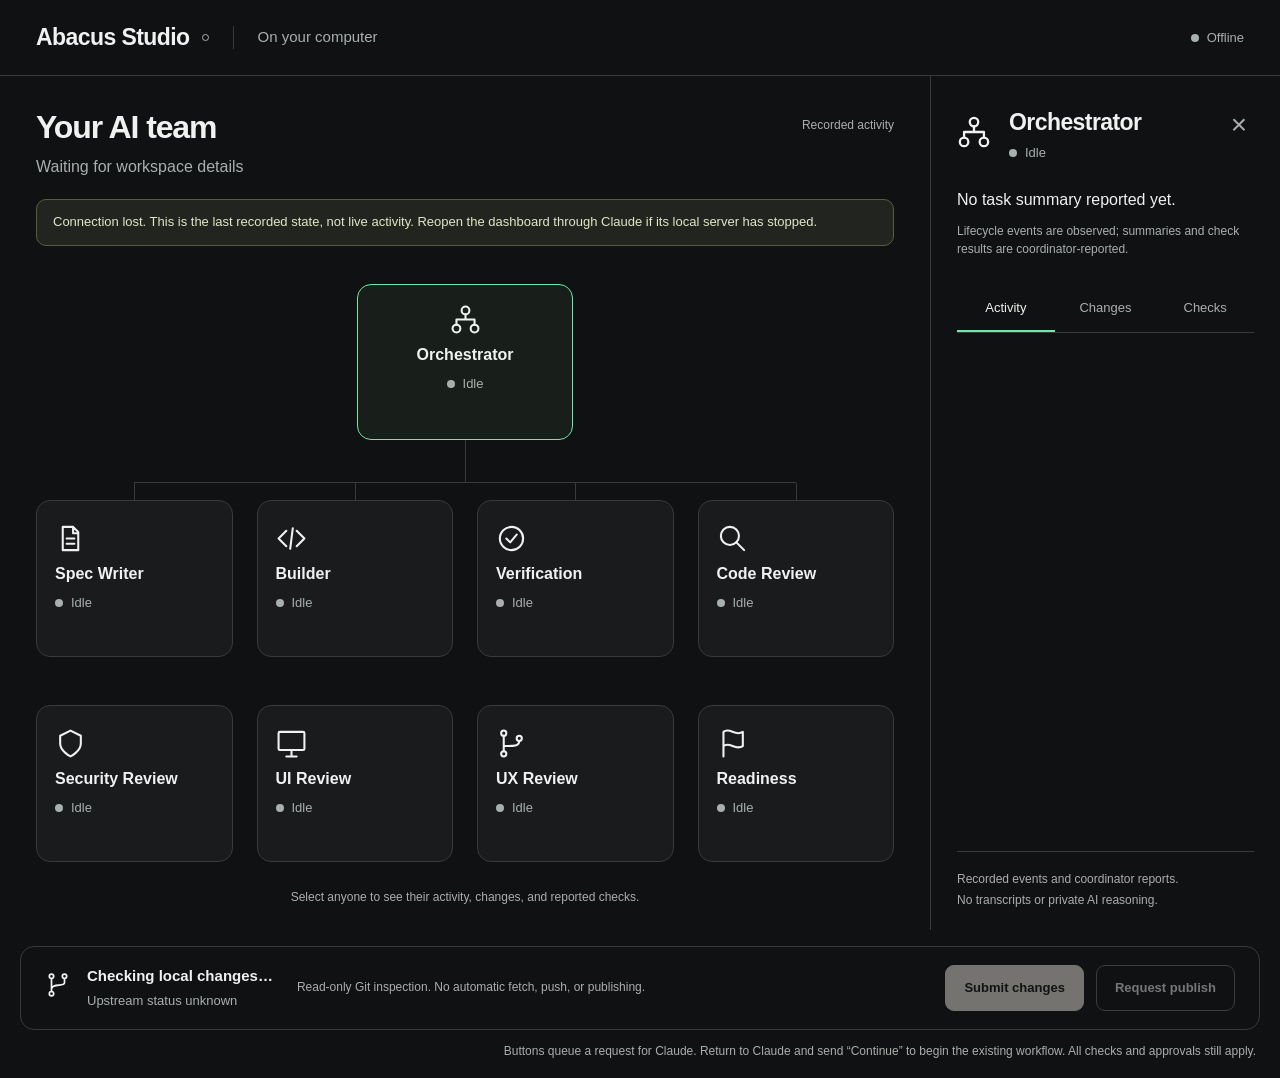
==== dashboard/index.html @ f0b8b535 "Release 0.25.0: local team dashboard and simpler publishing" ====
<!doctype html>
<html lang="en">
<head>
  <meta charset="utf-8">
  <meta name="viewport" content="width=device-width, initial-scale=1">
  <meta name="color-scheme" content="dark">
  <title>Abacus Studio · Your AI team</title>
  <link rel="stylesheet" href="style.css">
  <script src="app.js" defer></script>
</head>
<body>
  <header class="topbar"><a href="./" class="brand">Abacus Studio<span class="brand-dot"></span></a><span class="local-label">On your computer</span><span id="connection" role="status">Connecting…</span></header>
  <main>
    <section class="workspace" aria-labelledby="team-title">
      <div class="intro"><div><h1 id="team-title">Your AI team</h1><p id="project">Waiting for workspace details</p></div><span id="session-note" class="quiet">Recorded activity</span></div>
      <div id="offline" class="notice" role="alert" hidden>Connection lost. This is the last recorded state, not live activity. Reopen the dashboard through Claude if its local server has stopped.</div>
      <div id="empty" class="notice" hidden>No Claude activity recorded yet. Continue in Claude with this plugin loaded. Agents appear as working only after a start event is received.</div>
      <div class="team-map" aria-label="Agent team">
        <div class="coordinator-row" id="coordinator"></div>
        <div class="team-trunk" aria-hidden="true"></div>
        <div class="specialists" id="specialists"></div>
      </div>
      <p class="map-note">Select anyone to see their activity, changes, and reported checks.</p>
      <div id="request-notice" class="notice request-notice" role="status" hidden></div>
    </section>
    <aside class="details" id="details" aria-labelledby="detail-name">
      <div class="detail-heading"><div id="detail-icon" class="detail-icon" aria-hidden="true"></div><div><h2 id="detail-name" tabindex="-1">Orchestrator</h2><p id="detail-status" class="state">Idle</p></div><button id="close-details" class="icon-button" aria-label="Close agent details">×</button></div>
      <p id="detail-task" class="detail-task">No task summary reported yet.</p>
      <p id="detail-provenance" class="quiet provenance">Lifecycle events do not imply passing checks.</p>
      <div class="tabs" role="tablist" aria-label="Agent details">
        <button id="tab-activity" role="tab" aria-selected="true" aria-controls="panel">Activity</button>
        <button id="tab-changes" role="tab" aria-selected="false" aria-controls="panel" tabindex="-1">Changes</button>
        <button id="tab-checks" role="tab" aria-selected="false" aria-controls="panel" tabindex="-1">Checks</button>
      </div>
      <div id="panel" class="panel" role="tabpanel" aria-labelledby="tab-activity" tabindex="0"></div>
      <p class="privacy-note">Recorded events and coordinator reports.<br>No transcripts or private AI reasoning.</p>
    </aside>
  </main>
  <footer class="changes-bar">
    <button id="show-changes" class="changes-summary" aria-expanded="false" aria-controls="all-changes"><span id="git-icon" aria-hidden="true"></span><span><strong id="change-count">Checking local changes…</strong><span id="commit-count" class="quiet">Upstream status unknown</span></span></button>
    <p id="git-note" class="git-note">Read-only Git inspection. No automatic fetch, push, or publishing.</p>
    <div class="actions"><button id="submit" class="primary" disabled>Submit changes</button><button id="request-publish" class="secondary" disabled>Request publish</button></div>
  </footer>
  <section id="all-changes" class="all-changes" aria-label="Local working-copy changes" hidden></section>
  <p class="footnote">Buttons queue a request for Claude. Return to Claude and send “Continue” to begin the existing workflow. All checks and approvals still apply.</p>
</body>
</html>
---- dashboard/style.css ----
:root{color-scheme:dark;--bg:#101112;--surface:#191b1d;--hover:#202427;--line:#373b3e;--text:#f0f2f1;--muted:#a8b0ad;--mint:#70e6aa;--amber:#f3ca73;--red:#f58e91;--radius:14px}
*{box-sizing:border-box}body{margin:0;background:var(--bg);color:var(--text);font:15px/1.5 -apple-system,BlinkMacSystemFont,"Segoe UI",sans-serif}button,a{-webkit-tap-highlight-color:transparent}button{font:inherit;cursor:pointer;color:inherit}button:disabled{opacity:.45;cursor:not-allowed}button:focus-visible,a:focus-visible,[tabindex]:focus-visible{outline:2px solid var(--mint);outline-offset:5px}::selection{background:#27583f;color:#fff}button,a{touch-action:manipulation}a{color:inherit;text-underline-offset:4px}svg{width:28px;height:28px;stroke:currentColor;stroke-width:1.6;fill:none;stroke-linecap:round;stroke-linejoin:round}button svg{pointer-events:none}*{scrollbar-color:#545d58 #171a18;scrollbar-width:thin}
.topbar{height:76px;display:flex;align-items:center;gap:24px;padding:0 36px;border-bottom:1px solid var(--line)}.brand{font-size:23px;font-weight:650;letter-spacing:-.025em;text-decoration:none;display:flex;align-items:center;gap:12px}.brand-dot{width:7px;height:7px;border:1px solid var(--muted);border-radius:50%}.local-label{color:var(--muted);border-left:1px solid var(--line);padding-left:24px}#connection{margin-left:auto;font-size:13px;color:var(--muted);display:flex;align-items:center;gap:8px}#connection::before,.state::before{content:"";width:8px;height:8px;flex-shrink:0;background:currentColor;border-radius:50%}#connection[data-fresh=true]{color:var(--mint)}
main{display:grid;grid-template-columns:minmax(0,1fr) 350px;min-height:650px}main.details-closed{grid-template-columns:1fr}.workspace{padding:32px 36px 24px;min-width:0}.intro{display:flex;justify-content:space-between;gap:24px;align-items:flex-start}h1{font-size:32px;letter-spacing:-.035em;line-height:1.2;margin:0 0 9px;font-weight:650}p{margin:0}#project{color:var(--muted);font-size:16px;overflow-wrap:anywhere}#session-note{font-size:12px;padding-top:8px;max-width:180px;text-align:right}.quiet{color:var(--muted)}.notice{background:#22251f;color:#e0e6c9;border:1px solid #545e3c;border-radius:10px;padding:12px 16px;font-size:13px;margin-top:20px;line-height:1.6}.notice[hidden],section[hidden],aside[hidden]{display:none}.request-notice{background:#182a21;border-color:#376248;color:#c6edda}
.team-map{position:relative;margin:38px auto 0;max-width:1020px}.coordinator-row{display:flex;justify-content:center}.agent{position:relative;isolation:isolate;text-align:left;background:var(--surface);border:1px solid var(--line);border-radius:var(--radius);padding:22px 18px 17px;display:flex;flex-direction:column;gap:9px;min-height:154px;min-width:0;transition:border-color .16s ease,background .16s ease}.agent:hover{background:var(--hover);border-color:#66726b}.agent[aria-pressed=true]{border-color:var(--mint);background:#181f1b}.agent .agent-icon{display:flex;margin-bottom:1px}.agent .agent-icon svg{width:31px;height:31px}.agent-name{font-size:16px;font-weight:600;line-height:1.3;overflow-wrap:anywhere}.agent-summary{font-size:12px;color:var(--muted);min-height:18px;display:-webkit-box;-webkit-line-clamp:2;-webkit-box-orient:vertical;overflow:hidden}.agent.has-summary{min-height:174px}.state{font-size:13px;color:var(--muted);display:flex;align-items:center;gap:8px;line-height:1.4}.state.working{color:var(--mint)}.state.attention,.state.stale,.state.interrupted{color:var(--amber)}.state.returned{color:#b9d8c6}.state.failed{color:var(--red)}.agent-count{font-size:11px;color:var(--muted)}.coordinator-row .agent{min-width:216px;max-width:300px;text-align:center;align-items:center;padding:19px 32px;min-height:136px}.team-trunk{height:42px;width:1px;background:var(--line);margin:0 auto}.specialists{display:grid;grid-template-columns:repeat(4,minmax(0,1fr));gap:30px 24px;position:relative}.specialists::before{content:"";position:absolute;left:calc(12.5% - 9px);right:calc(12.5% - 9px);top:0;height:1px;background:var(--line)}.specialists .agent{margin-top:18px}.specialists .agent::before{content:"";position:absolute;height:18px;width:1px;left:50%;bottom:100%;background:var(--line)}.specialists .agent:nth-child(n+5)::before{background:transparent}.map-note{text-align:center;color:var(--muted);font-size:12px;margin:26px 0 0}
.details{border-left:1px solid var(--line);padding:32px 26px 20px;min-width:0;display:flex;flex-direction:column}.detail-heading{display:flex;align-items:center;gap:18px}.detail-icon svg{height:34px;width:34px}h2{font-size:23px;letter-spacing:-.025em;margin:0 0 6px;line-height:1.3}.icon-button{border:0;background:transparent;color:var(--muted);font-size:28px;padding:2px 7px;margin-left:auto;align-self:flex-start;line-height:1.1}.icon-button:hover{color:var(--text)}.detail-task{font-size:16px;margin-top:26px;overflow-wrap:anywhere}.provenance{font-size:12px;margin-top:10px}.tabs{display:flex;border-bottom:1px solid var(--line);margin-top:28px;gap:2px}.tabs button{flex:1;border:0;border-bottom:2px solid transparent;background:transparent;padding:12px 2px;color:var(--muted);font-size:13px}.tabs button[aria-selected=true]{color:var(--text);border-bottom-color:var(--mint)}.panel{padding-top:14px;min-height:240px;max-height:430px;overflow:auto}.empty-state{color:var(--muted);font-size:13px;padding:22px 0;line-height:1.75}.event{display:grid;grid-template-columns:40px 1fr;gap:12px;padding:11px 0;border-bottom:1px solid #262b27;font-size:13px}.event time{font-size:11px;color:var(--muted);font-variant-numeric:tabular-nums;padding-top:2px}.event small,.finding small{display:block;color:var(--muted);font-size:11px;margin-top:4px}.finding{padding:14px 0;border-bottom:1px solid #2e342f;font-size:13px}.finding[data-result=failed],.finding[data-result=blocked]{color:var(--red)}.finding[data-result=not_verified]{color:var(--amber)}.finding[data-result=passed]{color:var(--mint)}.privacy-note{font-size:11px;color:var(--muted);border-top:1px solid var(--line);padding-top:17px;margin-top:auto;line-height:1.7}.file-row{padding:11px 0;font-size:12px;overflow-wrap:anywhere;border-bottom:1px solid #2d332f}.file-row span{color:var(--muted);margin-left:10px}
.changes-bar{display:flex;gap:24px;align-items:center;border:1px solid var(--line);border-radius:var(--radius);padding:18px 24px;margin:16px 20px 0}.changes-summary{display:flex;align-items:center;gap:16px;border:0;background:transparent;text-align:left;padding:0;min-width:220px}.changes-summary svg{width:26px;height:26px}.changes-summary strong{display:block;font-size:15px;font-weight:600}.changes-summary .quiet{display:block;font-size:13px;margin-top:3px}.git-note{color:var(--muted);font-size:11px;line-height:1.6;max-width:360px}.actions{display:flex;gap:12px;margin-left:auto;flex-shrink:0}.primary,.secondary{border-radius:9px;padding:12px 18px;font-size:13px;font-weight:600;border:1px solid #6b7470;min-height:44px}.primary{background:#eeeae3;color:#131714;border-color:#eeeae3}.primary:not(:disabled):hover{background:#fff}.secondary{background:transparent;color:var(--text)}.secondary:not(:disabled):hover{background:#242a26}.all-changes{margin:12px 20px;padding:12px 24px;border:1px solid var(--line);border-radius:var(--radius);max-height:280px;overflow:auto}.all-changes h2{font-size:15px;margin:10px 0}.footnote{font-size:11px;color:var(--muted);padding:12px 24px 18px;text-align:right}
@media(min-width:1500px){main{grid-template-columns:minmax(0,1fr) 420px;min-height:740px}.workspace{padding:40px 46px}.details{padding:40px 32px}.team-map{margin-top:42px}.agent{min-height:165px;padding:26px 22px}.agent-name{font-size:17px}.specialists{gap:36px 28px}.team-trunk{height:46px}.panel{max-height:510px}.detail-task{font-size:18px}.event{padding:15px 0}}
@media(max-width:1150px){main{grid-template-columns:minmax(0,1fr) 300px}.workspace{padding:28px 24px}.specialists{gap:18px 14px}.agent{padding:18px 12px}.agent-name{font-size:14px}.details{padding:28px 20px}.git-note{display:none}.changes-bar{gap:16px}.local-label{display:none}#session-note{max-width:140px}}
@media(max-width:850px){main{grid-template-columns:1fr;min-height:0}.workspace{padding:28px 22px}.details{border-left:0;border-top:1px solid var(--line);padding:26px 24px;min-height:420px}.panel{max-height:300px;min-height:180px}.privacy-note{margin-top:20px}.agent{min-height:135px}.specialists{gap:18px 12px}.changes-bar{flex-wrap:wrap;margin:14px 14px 0;padding:18px}.actions{margin-left:auto}.footnote{padding:12px 20px 20px;text-align:left}}
@media(max-width:540px){.topbar{height:65px;padding:0 20px;gap:12px}.brand{font-size:19px}#connection{font-size:11px}h1{font-size:28px}.intro{display:block}#session-note{text-align:left;display:block;padding-top:12px;max-width:none}.team-map{margin-top:28px}.coordinator-row .agent{min-width:190px;min-height:125px}.team-trunk{height:26px}.specialists{grid-template-columns:repeat(2,minmax(0,1fr));gap:14px}.specialists::before{left:25%;right:25%}.specialists .agent{margin-top:0;padding:18px;min-height:140px}.specialists .agent::before{display:none}.specialists .agent:nth-child(-n+2){margin-top:18px}.agent-name{font-size:15px}.actions{width:100%;margin-top:4px}.actions button{flex:1;padding:12px}.changes-summary{min-width:0}.map-note{text-align:left;line-height:1.7}.footnote{font-size:11px;line-height:1.7}}
/* Supporting metadata remains readable at desktop and mobile sizes. */
.agent-count,.event time,.event small,.finding small,.privacy-note,.git-note,.footnote{font-size:12px}
.event{grid-template-columns:48px 1fr}
@media(max-width:540px){#connection,.footnote{font-size:12px}}
@media(prefers-reduced-motion:reduce){*{scroll-behavior:auto!important;transition:none!important;animation:none!important}}
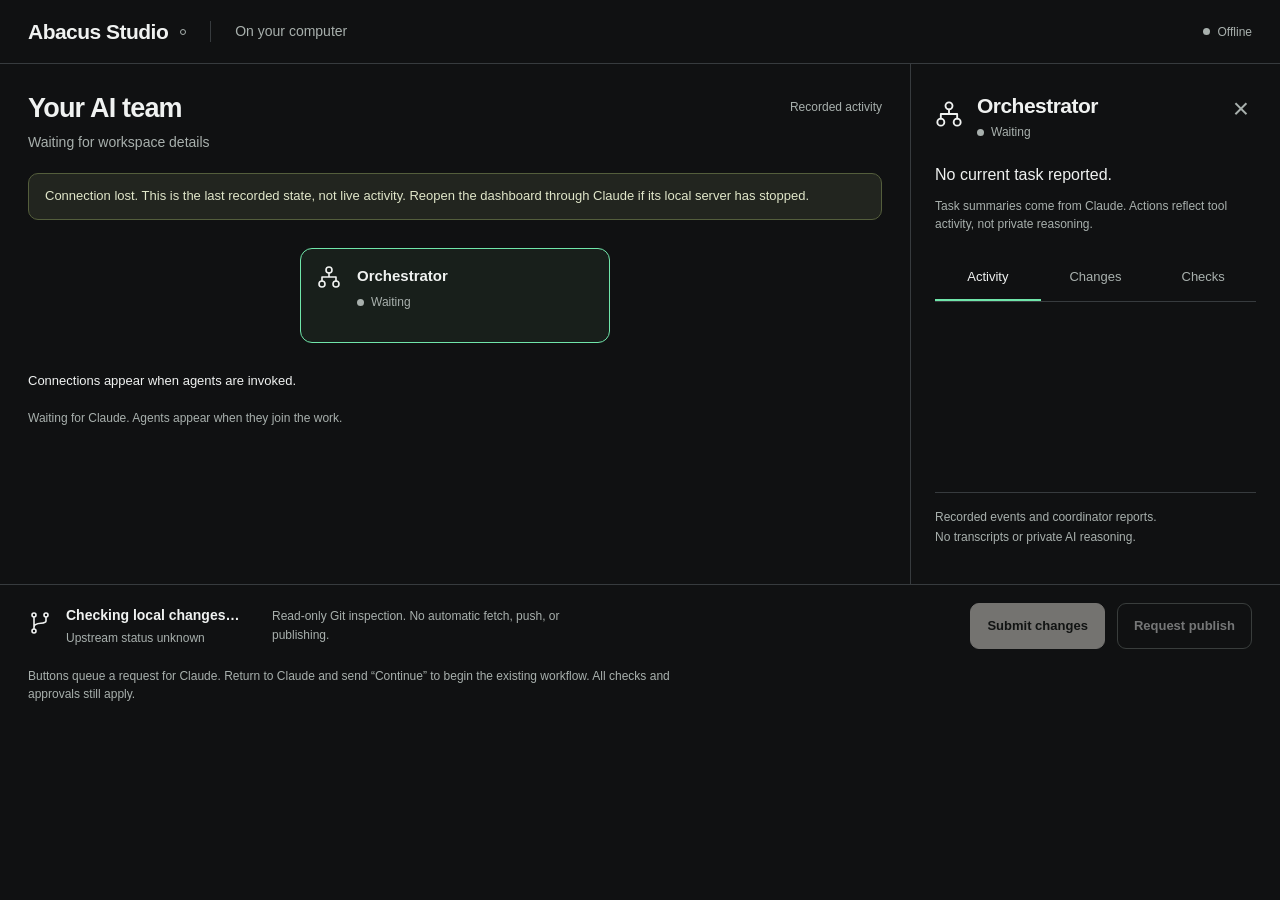
==== commit 04e2af3d: "Release 0.26.0: coordination map and intent-aware quick changes" ====
--- a/dashboard/index.html
+++ b/dashboard/index.html
@@ -15,18 +15,19 @@
       <div class="intro"><div><h1 id="team-title">Your AI team</h1><p id="project">Waiting for workspace details</p></div><span id="session-note" class="quiet">Recorded activity</span></div>
       <div id="offline" class="notice" role="alert" hidden>Connection lost. This is the last recorded state, not live activity. Reopen the dashboard through Claude if its local server has stopped.</div>
       <div id="empty" class="notice" hidden>No Claude activity recorded yet. Continue in Claude with this plugin loaded. Agents appear as working only after a start event is received.</div>
-      <div class="team-map" aria-label="Agent team">
+      <div class="team-map" id="team-map" aria-label="Orchestrator coordination map">
+        <svg id="connections" class="connections" aria-hidden="true"></svg>
         <div class="coordinator-row" id="coordinator"></div>
-        <div class="team-trunk" aria-hidden="true"></div>
         <div class="specialists" id="specialists"></div>
       </div>
-      <p class="map-note">Select anyone to see their activity, changes, and reported checks.</p>
+      <p id="handoff-status" class="handoff-status" role="status">Connections appear when agents are invoked.</p>
+      <p id="team-summary" class="map-note" role="status">Waiting for Claude. Agents appear when they join the work.</p>
       <div id="request-notice" class="notice request-notice" role="status" hidden></div>
     </section>
     <aside class="details" id="details" aria-labelledby="detail-name">
       <div class="detail-heading"><div id="detail-icon" class="detail-icon" aria-hidden="true"></div><div><h2 id="detail-name" tabindex="-1">Orchestrator</h2><p id="detail-status" class="state">Idle</p></div><button id="close-details" class="icon-button" aria-label="Close agent details">×</button></div>
       <p id="detail-task" class="detail-task">No task summary reported yet.</p>
-      <p id="detail-provenance" class="quiet provenance">Lifecycle events do not imply passing checks.</p>
+      <p id="detail-provenance" class="quiet provenance">Finished work still needs its checks reviewed.</p>
       <div class="tabs" role="tablist" aria-label="Agent details">
         <button id="tab-activity" role="tab" aria-selected="true" aria-controls="panel">Activity</button>
         <button id="tab-changes" role="tab" aria-selected="false" aria-controls="panel" tabindex="-1">Changes</button>
--- a/dashboard/style.css
+++ b/dashboard/style.css
@@ -1,16 +1,35 @@
-:root{color-scheme:dark;--bg:#101112;--surface:#191b1d;--hover:#202427;--line:#373b3e;--text:#f0f2f1;--muted:#a8b0ad;--mint:#70e6aa;--amber:#f3ca73;--red:#f58e91;--radius:14px}
-*{box-sizing:border-box}body{margin:0;background:var(--bg);color:var(--text);font:15px/1.5 -apple-system,BlinkMacSystemFont,"Segoe UI",sans-serif}button,a{-webkit-tap-highlight-color:transparent}button{font:inherit;cursor:pointer;color:inherit}button:disabled{opacity:.45;cursor:not-allowed}button:focus-visible,a:focus-visible,[tabindex]:focus-visible{outline:2px solid var(--mint);outline-offset:5px}::selection{background:#27583f;color:#fff}button,a{touch-action:manipulation}a{color:inherit;text-underline-offset:4px}svg{width:28px;height:28px;stroke:currentColor;stroke-width:1.6;fill:none;stroke-linecap:round;stroke-linejoin:round}button svg{pointer-events:none}*{scrollbar-color:#545d58 #171a18;scrollbar-width:thin}
-.topbar{height:76px;display:flex;align-items:center;gap:24px;padding:0 36px;border-bottom:1px solid var(--line)}.brand{font-size:23px;font-weight:650;letter-spacing:-.025em;text-decoration:none;display:flex;align-items:center;gap:12px}.brand-dot{width:7px;height:7px;border:1px solid var(--muted);border-radius:50%}.local-label{color:var(--muted);border-left:1px solid var(--line);padding-left:24px}#connection{margin-left:auto;font-size:13px;color:var(--muted);display:flex;align-items:center;gap:8px}#connection::before,.state::before{content:"";width:8px;height:8px;flex-shrink:0;background:currentColor;border-radius:50%}#connection[data-fresh=true]{color:var(--mint)}
-main{display:grid;grid-template-columns:minmax(0,1fr) 350px;min-height:650px}main.details-closed{grid-template-columns:1fr}.workspace{padding:32px 36px 24px;min-width:0}.intro{display:flex;justify-content:space-between;gap:24px;align-items:flex-start}h1{font-size:32px;letter-spacing:-.035em;line-height:1.2;margin:0 0 9px;font-weight:650}p{margin:0}#project{color:var(--muted);font-size:16px;overflow-wrap:anywhere}#session-note{font-size:12px;padding-top:8px;max-width:180px;text-align:right}.quiet{color:var(--muted)}.notice{background:#22251f;color:#e0e6c9;border:1px solid #545e3c;border-radius:10px;padding:12px 16px;font-size:13px;margin-top:20px;line-height:1.6}.notice[hidden],section[hidden],aside[hidden]{display:none}.request-notice{background:#182a21;border-color:#376248;color:#c6edda}
-.team-map{position:relative;margin:38px auto 0;max-width:1020px}.coordinator-row{display:flex;justify-content:center}.agent{position:relative;isolation:isolate;text-align:left;background:var(--surface);border:1px solid var(--line);border-radius:var(--radius);padding:22px 18px 17px;display:flex;flex-direction:column;gap:9px;min-height:154px;min-width:0;transition:border-color .16s ease,background .16s ease}.agent:hover{background:var(--hover);border-color:#66726b}.agent[aria-pressed=true]{border-color:var(--mint);background:#181f1b}.agent .agent-icon{display:flex;margin-bottom:1px}.agent .agent-icon svg{width:31px;height:31px}.agent-name{font-size:16px;font-weight:600;line-height:1.3;overflow-wrap:anywhere}.agent-summary{font-size:12px;color:var(--muted);min-height:18px;display:-webkit-box;-webkit-line-clamp:2;-webkit-box-orient:vertical;overflow:hidden}.agent.has-summary{min-height:174px}.state{font-size:13px;color:var(--muted);display:flex;align-items:center;gap:8px;line-height:1.4}.state.working{color:var(--mint)}.state.attention,.state.stale,.state.interrupted{color:var(--amber)}.state.returned{color:#b9d8c6}.state.failed{color:var(--red)}.agent-count{font-size:11px;color:var(--muted)}.coordinator-row .agent{min-width:216px;max-width:300px;text-align:center;align-items:center;padding:19px 32px;min-height:136px}.team-trunk{height:42px;width:1px;background:var(--line);margin:0 auto}.specialists{display:grid;grid-template-columns:repeat(4,minmax(0,1fr));gap:30px 24px;position:relative}.specialists::before{content:"";position:absolute;left:calc(12.5% - 9px);right:calc(12.5% - 9px);top:0;height:1px;background:var(--line)}.specialists .agent{margin-top:18px}.specialists .agent::before{content:"";position:absolute;height:18px;width:1px;left:50%;bottom:100%;background:var(--line)}.specialists .agent:nth-child(n+5)::before{background:transparent}.map-note{text-align:center;color:var(--muted);font-size:12px;margin:26px 0 0}
-.details{border-left:1px solid var(--line);padding:32px 26px 20px;min-width:0;display:flex;flex-direction:column}.detail-heading{display:flex;align-items:center;gap:18px}.detail-icon svg{height:34px;width:34px}h2{font-size:23px;letter-spacing:-.025em;margin:0 0 6px;line-height:1.3}.icon-button{border:0;background:transparent;color:var(--muted);font-size:28px;padding:2px 7px;margin-left:auto;align-self:flex-start;line-height:1.1}.icon-button:hover{color:var(--text)}.detail-task{font-size:16px;margin-top:26px;overflow-wrap:anywhere}.provenance{font-size:12px;margin-top:10px}.tabs{display:flex;border-bottom:1px solid var(--line);margin-top:28px;gap:2px}.tabs button{flex:1;border:0;border-bottom:2px solid transparent;background:transparent;padding:12px 2px;color:var(--muted);font-size:13px}.tabs button[aria-selected=true]{color:var(--text);border-bottom-color:var(--mint)}.panel{padding-top:14px;min-height:240px;max-height:430px;overflow:auto}.empty-state{color:var(--muted);font-size:13px;padding:22px 0;line-height:1.75}.event{display:grid;grid-template-columns:40px 1fr;gap:12px;padding:11px 0;border-bottom:1px solid #262b27;font-size:13px}.event time{font-size:11px;color:var(--muted);font-variant-numeric:tabular-nums;padding-top:2px}.event small,.finding small{display:block;color:var(--muted);font-size:11px;margin-top:4px}.finding{padding:14px 0;border-bottom:1px solid #2e342f;font-size:13px}.finding[data-result=failed],.finding[data-result=blocked]{color:var(--red)}.finding[data-result=not_verified]{color:var(--amber)}.finding[data-result=passed]{color:var(--mint)}.privacy-note{font-size:11px;color:var(--muted);border-top:1px solid var(--line);padding-top:17px;margin-top:auto;line-height:1.7}.file-row{padding:11px 0;font-size:12px;overflow-wrap:anywhere;border-bottom:1px solid #2d332f}.file-row span{color:var(--muted);margin-left:10px}
-.changes-bar{display:flex;gap:24px;align-items:center;border:1px solid var(--line);border-radius:var(--radius);padding:18px 24px;margin:16px 20px 0}.changes-summary{display:flex;align-items:center;gap:16px;border:0;background:transparent;text-align:left;padding:0;min-width:220px}.changes-summary svg{width:26px;height:26px}.changes-summary strong{display:block;font-size:15px;font-weight:600}.changes-summary .quiet{display:block;font-size:13px;margin-top:3px}.git-note{color:var(--muted);font-size:11px;line-height:1.6;max-width:360px}.actions{display:flex;gap:12px;margin-left:auto;flex-shrink:0}.primary,.secondary{border-radius:9px;padding:12px 18px;font-size:13px;font-weight:600;border:1px solid #6b7470;min-height:44px}.primary{background:#eeeae3;color:#131714;border-color:#eeeae3}.primary:not(:disabled):hover{background:#fff}.secondary{background:transparent;color:var(--text)}.secondary:not(:disabled):hover{background:#242a26}.all-changes{margin:12px 20px;padding:12px 24px;border:1px solid var(--line);border-radius:var(--radius);max-height:280px;overflow:auto}.all-changes h2{font-size:15px;margin:10px 0}.footnote{font-size:11px;color:var(--muted);padding:12px 24px 18px;text-align:right}
-@media(min-width:1500px){main{grid-template-columns:minmax(0,1fr) 420px;min-height:740px}.workspace{padding:40px 46px}.details{padding:40px 32px}.team-map{margin-top:42px}.agent{min-height:165px;padding:26px 22px}.agent-name{font-size:17px}.specialists{gap:36px 28px}.team-trunk{height:46px}.panel{max-height:510px}.detail-task{font-size:18px}.event{padding:15px 0}}
-@media(max-width:1150px){main{grid-template-columns:minmax(0,1fr) 300px}.workspace{padding:28px 24px}.specialists{gap:18px 14px}.agent{padding:18px 12px}.agent-name{font-size:14px}.details{padding:28px 20px}.git-note{display:none}.changes-bar{gap:16px}.local-label{display:none}#session-note{max-width:140px}}
-@media(max-width:850px){main{grid-template-columns:1fr;min-height:0}.workspace{padding:28px 22px}.details{border-left:0;border-top:1px solid var(--line);padding:26px 24px;min-height:420px}.panel{max-height:300px;min-height:180px}.privacy-note{margin-top:20px}.agent{min-height:135px}.specialists{gap:18px 12px}.changes-bar{flex-wrap:wrap;margin:14px 14px 0;padding:18px}.actions{margin-left:auto}.footnote{padding:12px 20px 20px;text-align:left}}
-@media(max-width:540px){.topbar{height:65px;padding:0 20px;gap:12px}.brand{font-size:19px}#connection{font-size:11px}h1{font-size:28px}.intro{display:block}#session-note{text-align:left;display:block;padding-top:12px;max-width:none}.team-map{margin-top:28px}.coordinator-row .agent{min-width:190px;min-height:125px}.team-trunk{height:26px}.specialists{grid-template-columns:repeat(2,minmax(0,1fr));gap:14px}.specialists::before{left:25%;right:25%}.specialists .agent{margin-top:0;padding:18px;min-height:140px}.specialists .agent::before{display:none}.specialists .agent:nth-child(-n+2){margin-top:18px}.agent-name{font-size:15px}.actions{width:100%;margin-top:4px}.actions button{flex:1;padding:12px}.changes-summary{min-width:0}.map-note{text-align:left;line-height:1.7}.footnote{font-size:11px;line-height:1.7}}
-/* Supporting metadata remains readable at desktop and mobile sizes. */
-.agent-count,.event time,.event small,.finding small,.privacy-note,.git-note,.footnote{font-size:12px}
-.event{grid-template-columns:48px 1fr}
-@media(max-width:540px){#connection,.footnote{font-size:12px}}
+:root{color-scheme:dark;--bg:#101112;--surface:#191b1d;--hover:#202427;--line:#373b3e;--text:#f0f2f1;--muted:#a8b0ad;--mint:#70e6aa;--amber:#f3ca73;--red:#f58e91;--radius:12px}
+*{box-sizing:border-box;scrollbar-color:#545d58 #171a18;scrollbar-width:thin}
+body{margin:0;background:var(--bg);color:var(--text);font:14px/1.5 -apple-system,BlinkMacSystemFont,"Segoe UI",sans-serif}
+button{font:inherit;cursor:pointer;color:inherit;touch-action:manipulation}button:disabled{opacity:.45;cursor:not-allowed}
+button:focus-visible,a:focus-visible,[tabindex]:focus-visible{outline:2px solid var(--mint);outline-offset:4px}
+[hidden]{display:none!important}::selection{background:#27583f;color:#fff}a{color:inherit;text-underline-offset:4px}
+svg{width:24px;height:24px;stroke:currentColor;stroke-width:1.6;fill:none;stroke-linecap:round;stroke-linejoin:round}button svg{pointer-events:none}
+.topbar{height:64px;display:flex;align-items:center;gap:24px;padding:0 28px;border-bottom:1px solid var(--line)}
+.brand{font-size:21px;font-weight:650;letter-spacing:-.025em;text-decoration:none;display:flex;align-items:center;gap:12px}.brand-dot{width:6px;height:6px;border:1px solid var(--muted);border-radius:50%}
+.local-label{color:var(--muted);border-left:1px solid var(--line);padding-left:24px}#connection{margin-left:auto;font-size:12px;color:var(--muted);display:flex;align-items:center;gap:8px}
+#connection::before,.state::before{content:"";width:7px;height:7px;flex-shrink:0;background:currentColor;border-radius:50%}#connection[data-fresh=true]{color:var(--mint)}
+main{display:grid;grid-template-columns:minmax(0,1fr) 370px;min-height:520px}main.details-closed{grid-template-columns:1fr}
+.workspace{padding:28px;min-width:0}.intro{display:flex;justify-content:space-between;gap:20px;align-items:flex-start}h1{font-size:27px;letter-spacing:-.03em;line-height:1.2;margin:0 0 8px;font-weight:650}p{margin:0}
+#project{color:var(--muted);font-size:14px;overflow-wrap:anywhere}#session-note{font-size:12px;padding-top:6px;text-align:right}.quiet{color:var(--muted)}
+.notice{background:#22251f;color:#e0e6c9;border:1px solid #545e3c;border-radius:10px;padding:12px 16px;font-size:13px;margin-top:20px;line-height:1.6}.request-notice{background:#182a21;border-color:#376248;color:#c6edda}
+.team-map{position:relative;isolation:isolate;margin:28px 0 0;max-width:1100px;padding:0 0 4px}.coordinator-row{display:flex;justify-content:center}.coordinator-row .agent{width:min(100%,310px)}.specialists{display:grid;grid-template-columns:repeat(auto-fit,minmax(min(100%,220px),1fr));align-items:start;gap:36px 18px;margin-top:66px}.specialists:has(>.agent:not([hidden])){min-height:70px}.specialists:not(:has(>.agent:not([hidden]))){margin-top:0}
+.connections{position:absolute;inset:0;width:100%;height:100%;overflow:visible;pointer-events:none;z-index:0}.connections .connection{stroke:var(--line);stroke-width:1.5;vector-effect:non-scaling-stroke}.connections .connection.working{stroke:#468765}.connections .connection.stale,.connections .connection.interrupted,.connections .connection.attention{stroke:#887440;stroke-dasharray:4 5}.connections .handoff-pulse{stroke:var(--mint);stroke-width:3;vector-effect:non-scaling-stroke}.handoff-status{font-size:13px;color:var(--text);margin-top:24px;max-width:75ch}.team-map .agent{z-index:1}.team-map .agent[data-state=returned],.team-map .agent[data-state=idle],.team-map .agent[data-state=ended],.team-map .agent[data-state=not_required]{background:var(--bg)}
+.agent{position:relative;text-align:left;background:var(--surface);border:1px solid var(--line);border-radius:var(--radius);padding:16px;display:grid;grid-template-columns:28px minmax(0,1fr);column-gap:12px;row-gap:6px;min-width:0;transition:background .16s ease,border-color .16s ease}
+.agent:hover{background:var(--hover);border-color:#66726b}.agent[aria-pressed=true]{border-color:var(--mint);background:#181f1b}.agent[data-state=returned],.agent[data-state=ended],.agent[data-state=idle],.agent[data-state=not_required]{background:transparent;border-color:#2b2f31}.agent[data-state=returned] .agent-icon,.agent[data-state=ended] .agent-icon{color:var(--muted)}
+.agent[aria-pressed=true]{border-color:var(--mint)}
+.agent-icon{grid-row:1/3;display:flex}.agent-name{font-size:15px;font-weight:600;overflow-wrap:anywhere}.state{font-size:12px;color:var(--muted);display:flex;align-items:center;gap:7px;line-height:1.4}.state.working{color:var(--mint)}.state.attention,.state.stale,.state.interrupted{color:var(--amber)}
+.agent-summary,.agent-action{grid-column:2;font-size:13px;overflow-wrap:anywhere}.agent-summary{margin-top:4px;color:var(--text)}.agent-action{font-size:12px;color:var(--muted)}.map-note{color:var(--muted);font-size:12px;margin:18px 0 0;max-width:75ch}
+.details{border-left:1px solid var(--line);padding:28px 24px;min-width:0;display:flex;flex-direction:column}.detail-heading{display:flex;align-items:center;gap:14px}.detail-icon svg{height:28px;width:28px}h2{font-size:21px;letter-spacing:-.025em;margin:0 0 5px;line-height:1.3}
+.icon-button{border:0;background:transparent;color:var(--muted);font-size:28px;padding:2px 7px;margin-left:auto;align-self:flex-start;line-height:1.1}.icon-button:hover{color:var(--text)}.detail-task{font-size:16px;margin-top:22px;overflow-wrap:anywhere}.provenance{font-size:12px;margin-top:10px;max-width:65ch}
+.tabs{display:flex;border-bottom:1px solid var(--line);margin-top:22px;gap:2px}.tabs button{flex:1;border:0;border-bottom:2px solid transparent;background:transparent;padding:12px 2px;color:var(--muted);font-size:13px}.tabs button[aria-selected=true]{color:var(--text);border-bottom-color:var(--mint)}
+.panel{padding-top:10px;min-height:170px;max-height:350px;overflow:auto}.empty-state{color:var(--muted);font-size:13px;padding:18px 0;line-height:1.7}.event{display:grid;grid-template-columns:54px minmax(0,1fr);gap:10px;padding:12px 0;border-bottom:1px solid #262b27;font-size:13px;overflow-wrap:anywhere}.event time{font-size:12px;color:var(--muted);font-variant-numeric:tabular-nums}.event small,.finding small{display:block;color:var(--muted);font-size:12px;margin-top:4px}
+.finding{padding:12px 0;border-bottom:1px solid var(--line);font-size:13px;overflow-wrap:anywhere}.finding[data-result=failed],.finding[data-result=blocked]{color:var(--red)}.finding[data-result=not_verified]{color:var(--amber)}.finding[data-result=passed]{color:var(--mint)}.privacy-note{font-size:12px;color:var(--muted);border-top:1px solid var(--line);padding-top:14px;margin-top:20px;line-height:1.7}
+.file-row{padding:10px 0;font-size:13px;overflow-wrap:anywhere;border-bottom:1px solid var(--line)}.file-row span{color:var(--muted);margin-left:10px}
+.changes-bar{display:flex;gap:24px;align-items:center;border-top:1px solid var(--line);padding:18px 28px}.changes-summary{display:flex;align-items:center;gap:14px;border:0;background:transparent;text-align:left;padding:0;min-width:220px}.changes-summary strong{display:block;font-size:14px;font-weight:600}.changes-summary .quiet{display:block;font-size:12px;margin-top:3px}.git-note{color:var(--muted);font-size:12px;line-height:1.6;max-width:340px}.actions{display:flex;gap:12px;margin-left:auto;flex-shrink:0}
+.primary,.secondary{border-radius:9px;padding:12px 16px;font-size:13px;font-weight:600;border:1px solid #6b7470;min-height:44px}.primary{background:#eeeae3;color:#131714;border-color:#eeeae3}.primary:not(:disabled):hover{background:#fff}.secondary{background:transparent;color:var(--text)}.secondary:not(:disabled):hover{background:#242a26}.all-changes{margin:0 28px;padding:12px 0;max-height:280px;overflow:auto}.all-changes h2{font-size:15px;margin:10px 0}.footnote{font-size:12px;color:var(--muted);padding:0 28px 18px;max-width:110ch}
+@media(max-width:1050px){main{grid-template-columns:minmax(0,1fr) 320px}.git-note{display:none}.local-label{display:none}}
+@media(max-width:850px){main{grid-template-columns:1fr;min-height:0}.details{border-left:0;border-top:1px solid var(--line)}.panel{min-height:130px;max-height:270px}.changes-bar{flex-wrap:wrap}.workspace{min-height:230px}}
+@media(max-width:540px){.topbar{height:60px;padding:0 18px;gap:12px}.brand{font-size:18px}#connection{max-width:145px}.workspace,.details{padding:24px 18px}.intro{display:block}#session-note{display:block;text-align:left;padding-top:10px}.team-map{margin-top:22px;padding-left:20px}.coordinator-row{justify-content:flex-start}.coordinator-row .agent{width:100%}.specialists{grid-template-columns:1fr;margin-top:36px;gap:14px;padding-left:20px}.actions{width:100%;margin-top:4px}.actions button{flex:1}.changes-bar{padding:18px;gap:16px}.changes-summary{min-width:0}.footnote{padding:0 18px 18px}.all-changes{margin:0 18px}}
+@media(prefers-reduced-motion:reduce){.handoff-pulse{display:none}}
 @media(prefers-reduced-motion:reduce){*{scroll-behavior:auto!important;transition:none!important;animation:none!important}}
